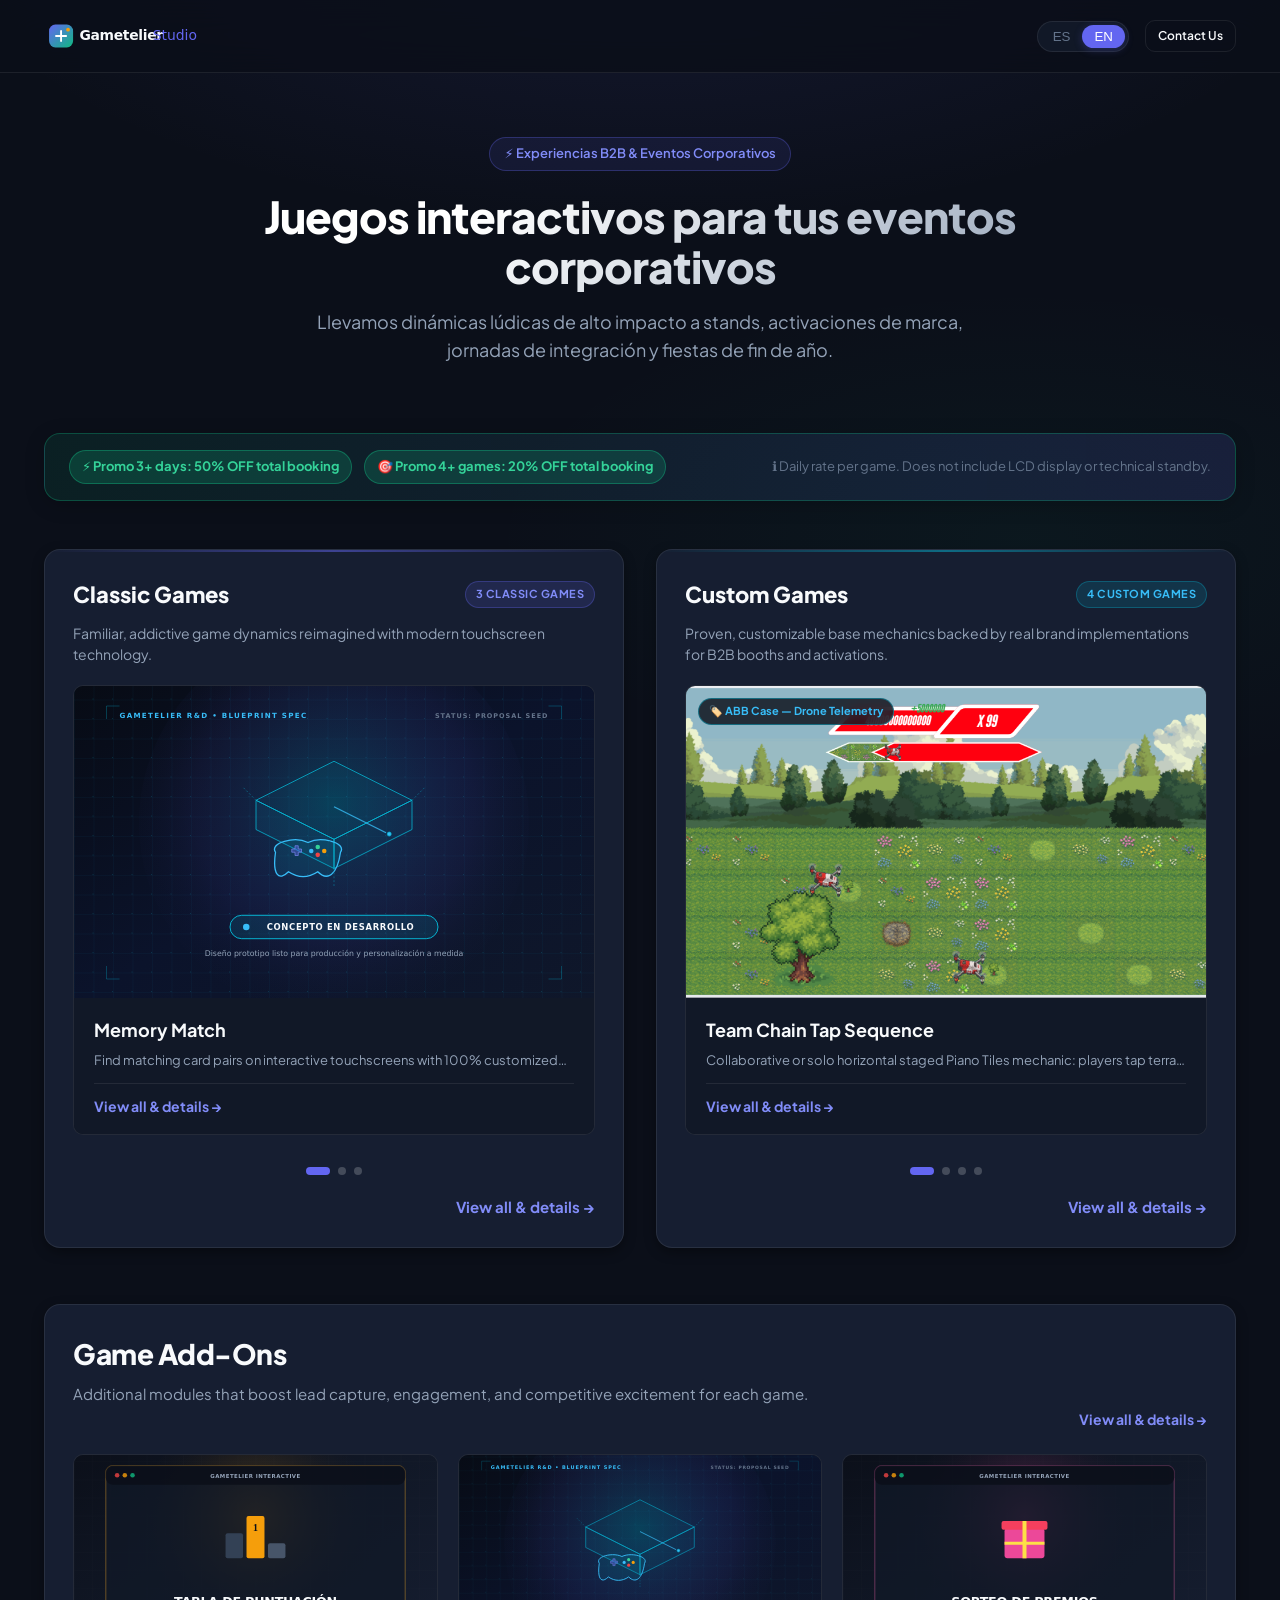
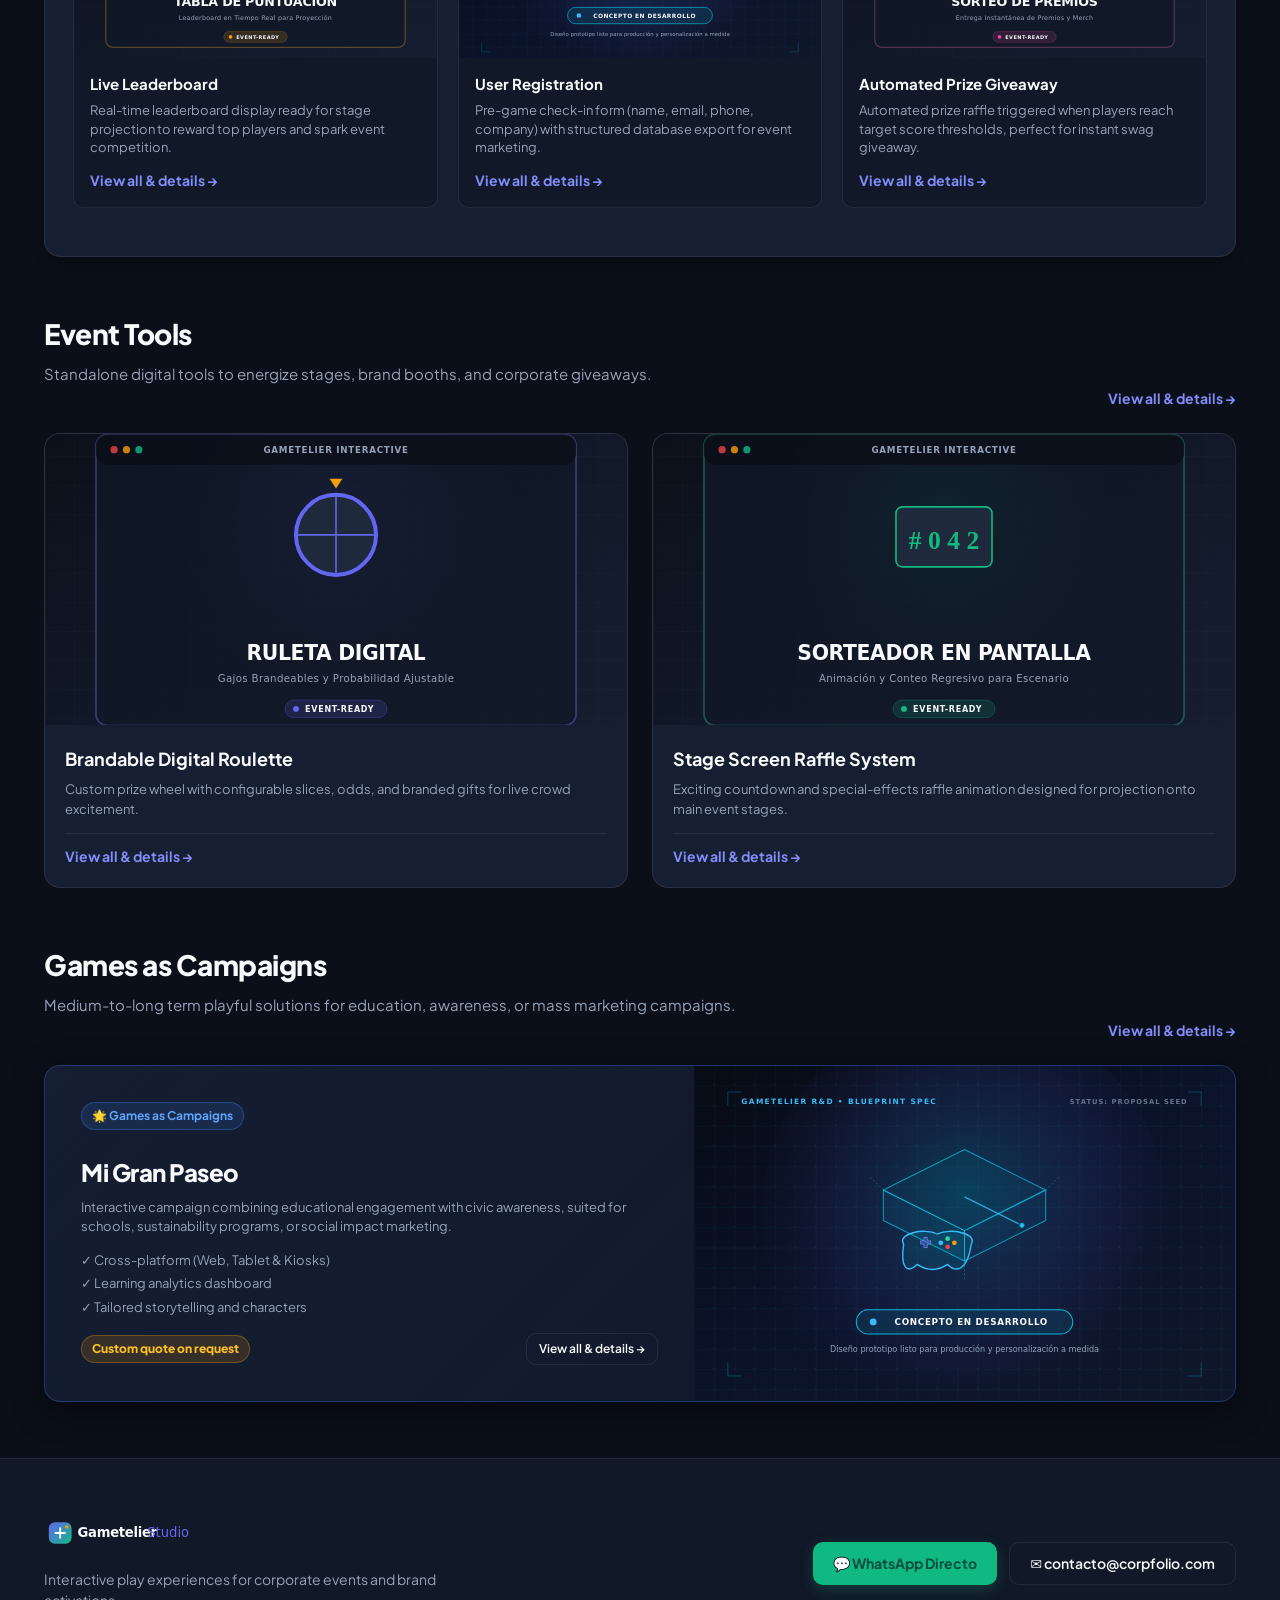
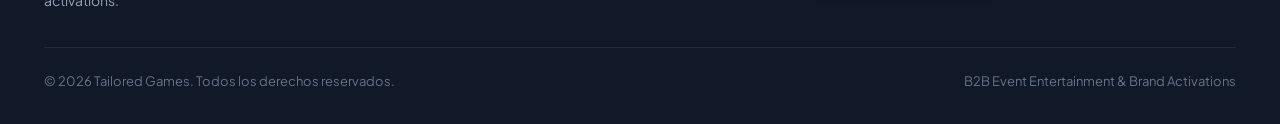
==== index.html @ 6d8813c3 "Add first draft" ====
<!DOCTYPE html>
<html lang="es">
<head>
  <meta charset="UTF-8" />
  <meta name="viewport" content="width=device-width, initial-scale=1.0" />
  <title>Corpfolio Studio — Experiencias Lúdicas e Interactivas para Eventos</title>
  <meta name="description" content="Juegos interactivos, pantallas táctiles y activaciones digitales de alto impacto para eventos corporativos, stands y marcas líderes." />

  <!-- Favicon -->
  <link rel="icon" type="image/svg+xml" href="assets/images/logo/logo.svg" />

  <!-- Stylesheets -->
  <link rel="stylesheet" href="assets/css/main.css" />
  <link rel="stylesheet" href="assets/css/components.css" />
  <link rel="stylesheet" href="assets/css/responsive.css" />
</head>
<body data-mode="showcase">

  <!-- Header Mount -->
  <div id="header-mount"></div>

  <!-- Main Content -->
  <main class="container">
    <!-- Hero Section -->
    <section class="hero-section">
      <div class="hero-badge">⚡ Experiencias B2B & Eventos Corporativos</div>
      <h1 class="hero-title">Juegos interactivos para tus eventos corporativos</h1>
      <p class="hero-subtitle">
        Llevamos dinámicas lúdicas de alto impacto a stands, activaciones de marca, jornadas de integración y fiestas de fin de año.
      </p>
    </section>

    <!-- Promotional Highlight Banner -->
    <div id="promo-mount"></div>

    <!-- Two-Column Split Showcase: Clásicos | A Medida -->
    <div id="split-showcase-mount"></div>

    <!-- Agregados Showcase (4-Screenshot Grid) -->
    <div id="addons-mount"></div>

    <!-- Herramientas Showcase (Ruleta, Sorteador) -->
    <div id="tools-mount"></div>

    <!-- Campañas Especiales (Mi Gran Paseo) -->
    <div id="campaign-mount"></div>
  </main>

  <!-- Studio Contact Footer -->
  <div id="footer-mount"></div>

  <!-- Scripts -->
  <script src="assets/js/data/catalog.js"></script>
  <script src="assets/js/modules/i18n.js"></script>
  <script src="assets/js/modules/carousel.js"></script>
  <script src="assets/js/modules/renderer.js"></script>
  <script src="assets/js/app.js"></script>
</body>
</html>
---- assets/css/main.css ----
/**
 * Corpfolio Studio — Main Stylesheet
 * Dark Tech-Studio Design System
 */

@import url('https://fonts.googleapis.com/css2?family=Plus+Jakarta+Sans:wght@300;400;500;600;700;800&display=swap');

:root {
  /* Color Palette: Dark Tech-Studio */
  --bg-primary: #0B0F19;
  --bg-surface: #111827;
  --bg-card: #161E31;
  --bg-card-hover: #1C263D;
  --bg-elevated: #1F293D;
  
  --border-subtle: rgba(255, 255, 255, 0.08);
  --border-hover: rgba(99, 102, 241, 0.4);
  --border-focus: #6366F1;

  --accent-indigo: #6366F1;
  --accent-indigo-hover: #4F46E5;
  --accent-indigo-glow: rgba(99, 102, 241, 0.25);
  
  --accent-emerald: #10B981;
  --accent-emerald-glow: rgba(16, 185, 129, 0.25);
  
  --accent-cyan: #06B6D4;
  --accent-amber: #F59E0B;
  --accent-rose: #F43F5E;

  --text-primary: #F8FAFC;
  --text-secondary: #94A3B8;
  --text-muted: #64748B;
  --text-accent: #818CF8;

  --font-family: 'Plus Jakarta Sans', system-ui, -apple-system, BlinkMacSystemFont, 'Segoe UI', Roboto, sans-serif;

  --shadow-sm: 0 2px 4px rgba(0, 0, 0, 0.2);
  --shadow-md: 0 4px 12px rgba(0, 0, 0, 0.35);
  --shadow-lg: 0 8px 30px rgba(0, 0, 0, 0.5);
  --shadow-glow: 0 0 25px rgba(99, 102, 241, 0.2);

  --radius-sm: 6px;
  --radius-md: 10px;
  --radius-lg: 16px;
  --radius-full: 9999px;

  --transition-fast: 0.15s ease;
  --transition-normal: 0.25s cubic-bezier(0.16, 1, 0.3, 1);
}

/* Base Reset & Typography */
* {
  box-sizing: border-box;
  margin: 0;
  padding: 0;
}

html {
  font-family: var(--font-family);
  background-color: var(--bg-primary);
  color: var(--text-primary);
  scroll-behavior: smooth;
  -webkit-font-smoothing: antialiased;
}

body {
  min-height: 100vh;
  display: flex;
  flex-direction: column;
  background-image: 
    radial-gradient(ellipse 80% 50% at 50% -10%, rgba(99, 102, 241, 0.12), transparent 70%),
    radial-gradient(ellipse 60% 40% at 80% 60%, rgba(16, 185, 129, 0.05), transparent 70%);
  background-attachment: fixed;
  overflow-x: hidden;
  line-height: 1.5;
}

/* Layout Utilities */
.container {
  width: 100%;
  max-width: 1240px;
  margin: 0 auto;
  padding: 0 24px;
}

/* Navigation Header */
.site-header {
  position: sticky;
  top: 0;
  z-index: 50;
  background: rgba(11, 15, 25, 0.85);
  backdrop-filter: blur(16px);
  -webkit-backdrop-filter: blur(16px);
  border-bottom: 1px solid var(--border-subtle);
}

.header-inner {
  display: flex;
  align-items: center;
  justify-content: space-between;
  height: 72px;
}

.brand-link {
  display: flex;
  align-items: center;
  text-decoration: none;
}

.brand-logo {
  height: 38px;
  width: auto;
}

.header-actions {
  display: flex;
  align-items: center;
  gap: 16px;
}

/* Language Switcher Pill */
.lang-switcher {
  display: inline-flex;
  align-items: center;
  background: var(--bg-surface);
  border: 1px solid var(--border-subtle);
  border-radius: var(--radius-full);
  padding: 3px;
  font-size: 13px;
  font-weight: 600;
}

.lang-btn {
  background: transparent;
  border: none;
  color: var(--text-muted);
  padding: 4px 12px;
  border-radius: var(--radius-full);
  cursor: pointer;
  transition: var(--transition-fast);
}

.lang-btn:hover {
  color: var(--text-primary);
}

.lang-btn.active {
  background: var(--accent-indigo);
  color: #FFFFFF;
  box-shadow: 0 2px 8px var(--accent-indigo-glow);
}

/* Hero Section */
.hero-section {
  padding: 64px 0 36px;
  text-align: center;
}

.hero-badge {
  display: inline-flex;
  align-items: center;
  gap: 8px;
  padding: 6px 14px;
  border-radius: var(--radius-full);
  background: rgba(99, 102, 241, 0.1);
  border: 1px solid rgba(99, 102, 241, 0.3);
  color: var(--text-accent);
  font-size: 13px;
  font-weight: 600;
  margin-bottom: 20px;
}

.hero-title {
  font-size: 44px;
  font-weight: 800;
  letter-spacing: -1px;
  line-height: 1.15;
  margin-bottom: 16px;
  max-width: 860px;
  margin-left: auto;
  margin-right: auto;
  background: linear-gradient(135deg, #FFFFFF 30%, #94A3B8 100%);
  -webkit-background-clip: text;
  -webkit-text-fill-color: transparent;
}

.hero-subtitle {
  font-size: 18px;
  color: var(--text-secondary);
  max-width: 680px;
  margin: 0 auto 32px;
  line-height: 1.6;
}

/* Promo Banner */
.promo-banner {
  background: linear-gradient(90deg, rgba(16, 185, 129, 0.1) 0%, rgba(99, 102, 241, 0.15) 100%);
  border: 1px solid rgba(16, 185, 129, 0.3);
  border-radius: var(--radius-lg);
  padding: 16px 24px;
  margin-bottom: 48px;
  display: flex;
  align-items: center;
  justify-content: space-between;
  flex-wrap: wrap;
  gap: 16px;
  box-shadow: 0 4px 20px rgba(0, 0, 0, 0.2);
}

.promo-pills {
  display: flex;
  align-items: center;
  gap: 12px;
  flex-wrap: wrap;
}

.promo-pill {
  display: inline-flex;
  align-items: center;
  gap: 6px;
  background: rgba(16, 185, 129, 0.2);
  color: #34D399;
  border: 1px solid rgba(16, 185, 129, 0.4);
  font-size: 13px;
  font-weight: 700;
  padding: 6px 12px;
  border-radius: var(--radius-full);
}

.promo-disclaimer {
  font-size: 13px;
  color: var(--text-muted);
  display: flex;
  align-items: center;
  gap: 6px;
}

/* Buttons */
.btn {
  display: inline-flex;
  align-items: center;
  justify-content: center;
  gap: 8px;
  font-family: inherit;
  font-size: 14px;
  font-weight: 600;
  padding: 10px 20px;
  border-radius: var(--radius-md);
  border: none;
  cursor: pointer;
  text-decoration: none;
  transition: var(--transition-normal);
}

.btn-primary {
  background: var(--accent-indigo);
  color: #FFFFFF;
  box-shadow: 0 4px 14px var(--accent-indigo-glow);
}

.btn-primary:hover {
  background: var(--accent-indigo-hover);
  transform: translateY(-1px);
}

.btn-success {
  background: var(--accent-emerald);
  color: #064E3B;
  font-weight: 700;
  box-shadow: 0 4px 14px var(--accent-emerald-glow);
}

.btn-success:hover {
  background: #059669;
  color: #FFFFFF;
}

.btn-outline {
  background: transparent;
  border: 1px solid var(--border-subtle);
  color: var(--text-primary);
}

.btn-outline:hover {
  background: rgba(255, 255, 255, 0.05);
  border-color: rgba(255, 255, 255, 0.2);
}

.btn-sm {
  padding: 6px 12px;
  font-size: 12px;
}

/* Studio Contact Footer */
.site-footer {
  margin-top: auto;
  border-top: 1px solid var(--border-subtle);
  background: var(--bg-surface);
  padding: 56px 0 32px;
}

.footer-content {
  display: flex;
  justify-content: space-between;
  align-items: center;
  flex-wrap: wrap;
  gap: 32px;
  margin-bottom: 36px;
}

.footer-brand {
  max-width: 400px;
}

.footer-brand p {
  color: var(--text-secondary);
  font-size: 14px;
  margin-top: 12px;
}

.footer-actions {
  display: flex;
  gap: 12px;
  flex-wrap: wrap;
}

.footer-bottom {
  border-top: 1px solid var(--border-subtle);
  padding-top: 24px;
  display: flex;
  justify-content: space-between;
  align-items: center;
  color: var(--text-muted);
  font-size: 13px;
  flex-wrap: wrap;
  gap: 12px;
}
---- assets/css/components.css ----
/**
 * Corpfolio Studio — Components Stylesheet
 * Carousels, Cards, Split Sections, Grids, Cart Drawer & Checkout Modal
 */

/* Section Headlines */
.section-title {
  font-size: 28px;
  font-weight: 800;
  letter-spacing: -0.5px;
  margin-bottom: 8px;
}

.section-desc {
  font-size: 15px;
  color: var(--text-secondary);
  margin-bottom: 24px;
}

.section-header-row {
  display: flex;
  justify-content: space-between;
  align-items: flex-end;
  margin-bottom: 24px;
  flex-wrap: wrap;
  gap: 16px;
}

.section-link {
  color: var(--text-accent);
  text-decoration: none;
  font-size: 14px;
  font-weight: 700;
  display: inline-flex;
  align-items: center;
  gap: 6px;
  transition: var(--transition-fast);
}

.section-link:hover {
  color: #FFFFFF;
  transform: translateX(3px);
}

/* Two-Column Split Showcase (Clásicos | A Medida) */
.split-showcase-grid {
  display: grid;
  grid-template-columns: 1fr 1fr;
  gap: 32px;
  margin-bottom: 56px;
}

.showcase-column-card {
  background: var(--bg-card);
  border: 1px solid var(--border-subtle);
  border-radius: var(--radius-lg);
  padding: 28px;
  display: flex;
  flex-direction: column;
  box-shadow: var(--shadow-md);
  transition: var(--transition-normal);
  position: relative;
  overflow: hidden;
}

.showcase-column-card::before {
  content: "";
  position: absolute;
  top: 0;
  left: 0;
  right: 0;
  height: 2px;
  background: linear-gradient(90deg, transparent, var(--accent-indigo), transparent);
  opacity: 0.5;
}

.showcase-column-card.a-medida::before {
  background: linear-gradient(90deg, transparent, var(--accent-cyan), transparent);
}

.showcase-column-card:hover {
  border-color: var(--border-hover);
  box-shadow: var(--shadow-lg), var(--shadow-glow);
}

.column-header {
  display: flex;
  justify-content: space-between;
  align-items: center;
  margin-bottom: 12px;
}

.column-header h3 {
  font-size: 22px;
  font-weight: 800;
}

.column-header .badge {
  font-size: 11px;
  font-weight: 700;
  text-transform: uppercase;
  letter-spacing: 0.5px;
  padding: 4px 10px;
  border-radius: var(--radius-full);
  background: rgba(99, 102, 241, 0.15);
  color: var(--text-accent);
  border: 1px solid rgba(99, 102, 241, 0.3);
}

.showcase-column-card.a-medida .badge {
  background: rgba(6, 182, 212, 0.15);
  color: #38BDF8;
  border-color: rgba(6, 182, 212, 0.3);
}

.column-desc {
  font-size: 14px;
  color: var(--text-secondary);
  margin-bottom: 20px;
  min-height: 42px;
}

/* Auto Carousel Component */
.carousel-wrapper {
  position: relative;
  border-radius: var(--radius-md);
  overflow: hidden;
  background: var(--bg-surface);
  border: 1px solid var(--border-subtle);
  margin-bottom: 20px;
}

.carousel-slides {
  display: flex;
  transition: transform 0.5s cubic-bezier(0.25, 1, 0.5, 1);
  will-change: transform;
}

.carousel-slide {
  min-width: 100%;
  box-sizing: border-box;
}

.slide-media {
  position: relative;
  width: 100%;
  padding-top: 60%; /* 16:10 aspect */
  overflow: hidden;
}

.slide-media img {
  position: absolute;
  top: 0;
  left: 0;
  width: 100%;
  height: 100%;
  object-fit: cover;
}

.slide-info {
  padding: 18px 20px;
  background: var(--bg-surface);
}

.slide-title-row {
  display: flex;
  justify-content: space-between;
  align-items: center;
  margin-bottom: 8px;
}

.slide-title {
  font-size: 18px;
  font-weight: 700;
  color: var(--text-primary);
}

.price-pill {
  font-size: 14px;
  font-weight: 800;
  color: #34D399;
  background: rgba(16, 185, 129, 0.15);
  border: 1px solid rgba(16, 185, 129, 0.35);
  padding: 4px 10px;
  border-radius: var(--radius-full);
}

.price-pill.note {
  color: #FBBF24;
  background: rgba(245, 158, 11, 0.15);
  border-color: rgba(245, 158, 11, 0.3);
  font-size: 12px;
}

.slide-desc {
  font-size: 13px;
  color: var(--text-secondary);
  line-height: 1.5;
  margin-bottom: 14px;
  display: -webkit-box;
  -webkit-line-clamp: 2;
  -webkit-box-orient: vertical;
  overflow: hidden;
}

.tag-list {
  display: flex;
  flex-wrap: wrap;
  gap: 6px;
  margin-bottom: 16px;
}

.tag-pill {
  font-size: 11px;
  background: rgba(255, 255, 255, 0.05);
  color: var(--text-secondary);
  padding: 3px 8px;
  border-radius: var(--radius-sm);
  border: 1px solid var(--border-subtle);
}

.slide-actions {
  display: flex;
  align-items: center;
  justify-content: space-between;
  gap: 12px;
  padding-top: 12px;
  border-top: 1px solid var(--border-subtle);
}

.carousel-nav-dots {
  display: flex;
  justify-content: center;
  gap: 8px;
  padding: 12px 0 4px;
}

.carousel-dot {
  width: 8px;
  height: 8px;
  border-radius: var(--radius-full);
  background: rgba(255, 255, 255, 0.2);
  border: none;
  cursor: pointer;
  transition: var(--transition-fast);
}

.carousel-dot.active {
  width: 24px;
  background: var(--accent-indigo);
}

/* Agregados 4-Screenshot Grid */
.addons-section {
  margin-bottom: 56px;
}

.addons-showcase-box {
  background: var(--bg-card);
  border: 1px solid var(--border-subtle);
  border-radius: var(--radius-lg);
  padding: 28px;
  box-shadow: var(--shadow-md);
}

.addons-grid-4 {
  display: grid;
  grid-template-columns: repeat(3, 1fr);
  gap: 20px;
  margin-bottom: 20px;
}

.addon-card {
  background: var(--bg-surface);
  border: 1px solid var(--border-subtle);
  border-radius: var(--radius-md);
  overflow: hidden;
  display: flex;
  flex-direction: column;
  transition: var(--transition-normal);
}

.addon-card:hover {
  border-color: var(--accent-amber);
  transform: translateY(-2px);
  box-shadow: 0 6px 20px rgba(245, 158, 11, 0.15);
}

.addon-thumb {
  position: relative;
  width: 100%;
  padding-top: 56%;
  overflow: hidden;
}

.addon-thumb img {
  position: absolute;
  top: 0;
  left: 0;
  width: 100%;
  height: 100%;
  object-fit: cover;
}

.addon-body {
  padding: 16px;
  display: flex;
  flex-direction: column;
  flex-grow: 1;
}

.addon-title-row {
  display: flex;
  justify-content: space-between;
  align-items: flex-start;
  margin-bottom: 8px;
  gap: 8px;
}

.addon-title {
  font-size: 15px;
  font-weight: 700;
  line-height: 1.3;
}

.addon-desc {
  font-size: 13px;
  color: var(--text-secondary);
  line-height: 1.4;
  margin-bottom: 14px;
  flex-grow: 1;
}

/* Herramientas Grid */
.tools-grid {
  display: grid;
  grid-template-columns: 1fr 1fr;
  gap: 24px;
  margin-bottom: 56px;
}

.tool-card {
  background: var(--bg-card);
  border: 1px solid var(--border-subtle);
  border-radius: var(--radius-lg);
  overflow: hidden;
  display: flex;
  flex-direction: column;
  transition: var(--transition-normal);
}

.tool-card:hover {
  border-color: var(--border-hover);
  box-shadow: var(--shadow-md);
}

.tool-media {
  position: relative;
  width: 100%;
  padding-top: 50%;
  overflow: hidden;
}

.tool-media img {
  position: absolute;
  top: 0;
  left: 0;
  width: 100%;
  height: 100%;
  object-fit: cover;
}

.tool-body {
  padding: 20px;
  display: flex;
  flex-direction: column;
  flex-grow: 1;
}

/* Campaign Card (Mi Gran Paseo) */
.campaign-card {
  background: linear-gradient(135deg, var(--bg-card) 0%, rgba(59, 130, 246, 0.08) 100%);
  border: 1px solid rgba(59, 130, 246, 0.3);
  border-radius: var(--radius-lg);
  overflow: hidden;
  margin-bottom: 56px;
  display: grid;
  grid-template-columns: 1.2fr 1fr;
  box-shadow: var(--shadow-lg);
}

.campaign-info {
  padding: 36px;
  display: flex;
  flex-direction: column;
  justify-content: center;
}

.campaign-badge {
  display: inline-flex;
  align-items: center;
  gap: 6px;
  padding: 4px 10px;
  background: rgba(59, 130, 246, 0.15);
  border: 1px solid rgba(59, 130, 246, 0.35);
  color: #60A5FA;
  font-size: 12px;
  font-weight: 700;
  border-radius: var(--radius-full);
  margin-bottom: 12px;
  width: fit-content;
}

.campaign-media {
  position: relative;
  min-height: 280px;
}

.campaign-media img {
  position: absolute;
  top: 0;
  left: 0;
  width: 100%;
  height: 100%;
  object-fit: cover;
}

/* Vertical Category Page (seccion.html) */
.vertical-item-card {
  background: var(--bg-card);
  border: 1px solid var(--border-subtle);
  border-radius: var(--radius-lg);
  margin-bottom: 32px;
  overflow: hidden;
  display: grid;
  grid-template-columns: 420px 1fr;
  box-shadow: var(--shadow-md);
  transition: var(--transition-normal);
}

.vertical-item-card:hover {
  border-color: var(--border-hover);
}

.vertical-media-column {
  background: var(--bg-surface);
  position: relative;
  min-height: 280px;
}

.vertical-media-column img {
  width: 100%;
  height: 100%;
  object-fit: cover;
}

.vertical-content-column {
  padding: 32px;
  display: flex;
  flex-direction: column;
}

.vertical-header-row {
  display: flex;
  justify-content: space-between;
  align-items: flex-start;
  margin-bottom: 12px;
  gap: 16px;
}

.vertical-item-title {
  font-size: 24px;
  font-weight: 800;
}

.vertical-desc {
  font-size: 15px;
  color: var(--text-secondary);
  line-height: 1.6;
  margin-bottom: 20px;
}

.vertical-features {
  list-style: none;
  margin-bottom: 24px;
}

.vertical-features li {
  font-size: 13px;
  color: var(--text-secondary);
  padding: 4px 0;
  display: flex;
  align-items: center;
  gap: 8px;
}

.vertical-features li::before {
  content: "✓";
  color: var(--accent-emerald);
  font-weight: bold;
}

.vertical-pricing-box {
  margin-top: auto;
  padding-top: 20px;
  border-top: 1px solid var(--border-subtle);
  display: flex;
  justify-content: space-between;
  align-items: center;
  flex-wrap: wrap;
  gap: 16px;
}

/* Quote Controls (Days counter & Add to cart) */
.days-control {
  display: inline-flex;
  align-items: center;
  background: var(--bg-surface);
  border: 1px solid var(--border-subtle);
  border-radius: var(--radius-md);
  padding: 2px;
}

.days-btn {
  background: transparent;
  border: none;
  color: var(--text-primary);
  width: 32px;
  height: 32px;
  display: flex;
  align-items: center;
  justify-content: center;
  font-size: 16px;
  font-weight: 700;
  cursor: pointer;
  border-radius: var(--radius-sm);
  transition: var(--transition-fast);
}

.days-btn:hover {
  background: rgba(255, 255, 255, 0.1);
}

.days-display {
  min-width: 40px;
  text-align: center;
  font-weight: 700;
  font-size: 14px;
}

/* Floating Cart Drawer */
.cart-floating-bar {
  position: fixed;
  bottom: 24px;
  left: 50%;
  transform: translateX(-50%);
  z-index: 90;
  width: calc(100% - 48px);
  max-width: 820px;
  background: rgba(17, 24, 39, 0.95);
  backdrop-filter: blur(16px);
  -webkit-backdrop-filter: blur(16px);
  border: 1px solid rgba(99, 102, 241, 0.4);
  border-radius: var(--radius-full);
  box-shadow: 0 10px 30px rgba(0, 0, 0, 0.6), 0 0 20px rgba(99, 102, 241, 0.2);
  padding: 10px 18px 10px 24px;
  display: flex;
  align-items: center;
  justify-content: space-between;
  transition: var(--transition-normal);
  cursor: pointer;
}

.cart-bar-left {
  display: flex;
  align-items: center;
  gap: 16px;
}

.cart-count-badge {
  background: var(--accent-indigo);
  color: #FFFFFF;
  font-size: 13px;
  font-weight: 800;
  padding: 4px 10px;
  border-radius: var(--radius-full);
}

.cart-bar-total {
  font-size: 18px;
  font-weight: 800;
  color: #34D399;
}

.cart-drawer-overlay {
  position: fixed;
  inset: 0;
  background: rgba(0, 0, 0, 0.7);
  backdrop-filter: blur(4px);
  z-index: 100;
  opacity: 0;
  visibility: hidden;
  transition: var(--transition-normal);
}

.cart-drawer-overlay.active {
  opacity: 1;
  visibility: visible;
}

.cart-drawer {
  position: fixed;
  right: 0;
  top: 0;
  bottom: 0;
  width: 100%;
  max-width: 460px;
  background: var(--bg-surface);
  border-left: 1px solid var(--border-subtle);
  z-index: 101;
  transform: translateX(100%);
  transition: transform 0.35s cubic-bezier(0.16, 1, 0.3, 1);
  display: flex;
  flex-direction: column;
}

.cart-drawer.active {
  transform: translateX(0);
}

.cart-drawer-header {
  padding: 24px;
  border-bottom: 1px solid var(--border-subtle);
  display: flex;
  justify-content: space-between;
  align-items: center;
}

.cart-drawer-items {
  padding: 24px;
  flex-grow: 1;
  overflow-y: auto;
  display: flex;
  flex-direction: column;
  gap: 16px;
}

.cart-item-card {
  background: var(--bg-card);
  border: 1px solid var(--border-subtle);
  border-radius: var(--radius-md);
  padding: 16px;
}

.cart-item-row {
  display: flex;
  justify-content: space-between;
  align-items: center;
  margin-bottom: 8px;
}

.cart-item-addons-list {
  font-size: 12px;
  color: var(--text-secondary);
  padding-left: 8px;
  border-left: 2px solid var(--accent-indigo);
  margin: 8px 0;
  display: flex;
  flex-direction: column;
  gap: 4px;
}

.cart-drawer-footer {
  padding: 24px;
  border-top: 1px solid var(--border-subtle);
  background: var(--bg-card);
}

.cart-breakdown-row {
  display: flex;
  justify-content: space-between;
  font-size: 14px;
  margin-bottom: 8px;
  color: var(--text-secondary);
}

.cart-breakdown-row.discount {
  color: #34D399;
  font-weight: 600;
}

.cart-breakdown-row.total {
  font-size: 18px;
  font-weight: 800;
  color: var(--text-primary);
  border-top: 1px solid var(--border-subtle);
  padding-top: 12px;
  margin-top: 12px;
}

/* Modal Dialog */
.modal-overlay {
  position: fixed;
  inset: 0;
  background: rgba(0, 0, 0, 0.75);
  backdrop-filter: blur(8px);
  z-index: 150;
  display: flex;
  align-items: center;
  justify-content: center;
  padding: 20px;
  opacity: 0;
  visibility: hidden;
  transition: var(--transition-fast);
}

.modal-overlay.active {
  opacity: 1;
  visibility: visible;
}

.modal-dialog {
  background: var(--bg-card);
  border: 1px solid var(--border-subtle);
  border-radius: var(--radius-lg);
  width: 100%;
  max-width: 540px;
  box-shadow: var(--shadow-lg);
  overflow: hidden;
  transform: translateY(20px);
  transition: var(--transition-normal);
}

.modal-overlay.active .modal-dialog {
  transform: translateY(0);
}

.modal-header {
  padding: 24px 28px;
  border-bottom: 1px solid var(--border-subtle);
  display: flex;
  justify-content: space-between;
  align-items: center;
}

.modal-body {
  padding: 28px;
  display: flex;
  flex-direction: column;
  gap: 16px;
}

.form-group {
  display: flex;
  flex-direction: column;
  gap: 6px;
}

.form-label {
  font-size: 13px;
  font-weight: 600;
  color: var(--text-primary);
}

.form-input {
  background: var(--bg-surface);
  border: 1px solid var(--border-subtle);
  border-radius: var(--radius-md);
  padding: 10px 14px;
  color: var(--text-primary);
  font-family: inherit;
  font-size: 14px;
  outline: none;
  transition: var(--transition-fast);
}

.form-input:focus {
  border-color: var(--accent-indigo);
  box-shadow: 0 0 0 2px var(--accent-indigo-glow);
}

.modal-footer {
  padding: 20px 28px;
  border-top: 1px solid var(--border-subtle);
  background: var(--bg-surface);
  display: flex;
  flex-direction: column;
  gap: 10px;
}

/* ==========================================================================
   Streamlined Custom Games, 1-Line Carousel & Game Picker Modal
   ========================================================================== */

/* Always-visible Back to Catalog button in sticky header */
.header-back-link {
  display: inline-flex;
  align-items: center;
  gap: 6px;
  font-size: 13px;
  font-weight: 700;
  color: var(--text-accent);
  text-decoration: none;
  padding: 6px 12px;
  border-radius: var(--radius-full);
  background: rgba(99, 102, 241, 0.12);
  border: 1px solid rgba(99, 102, 241, 0.3);
  transition: var(--transition-fast);
}

.header-back-link:hover {
  background: rgba(99, 102, 241, 0.24);
  color: #FFFFFF;
  transform: translateX(-2px);
}

/* Home Page Carousel: Ultra-Clean 1-Line Clamped Description */
.carousel-slide .slide-desc {
  -webkit-line-clamp: 1;
  margin-bottom: 12px;
}

.slide-client-badge {
  position: absolute;
  top: 12px;
  left: 12px;
  z-index: 6;
  background: rgba(11, 15, 25, 0.82);
  color: #38BDF8;
  border: 1px solid rgba(6, 182, 212, 0.45);
  backdrop-filter: blur(8px);
  font-size: 11px;
  font-weight: 700;
  padding: 4px 10px;
  border-radius: var(--radius-full);
}

/* Home Page & Catalog Inline Add-On Selector */
.addon-inline-assign {
  margin-top: 12px;
  padding-top: 12px;
  border-top: 1px solid var(--border-subtle);
  display: flex;
  flex-direction: column;
  gap: 8px;
}

.addon-inline-controls {
  display: flex;
  gap: 8px;
  align-items: center;
}

.addon-game-select {
  flex: 1;
  min-width: 0;
  padding: 7px 10px;
  font-size: 12px;
  background: var(--bg-card);
}

/* Streamlined Vertical Custom Game Card (Visual + Tabs on Left, Compact Specs on Right) */
.custom-template-card {
  background: var(--bg-card);
  border: 1px solid var(--border-subtle);
  border-radius: var(--radius-lg);
  margin-bottom: 28px;
  overflow: hidden;
  display: grid;
  grid-template-columns: 420px 1fr;
  box-shadow: var(--shadow-md);
  transition: var(--transition-normal);
}

.custom-template-card:hover {
  border-color: rgba(6, 182, 212, 0.45);
  box-shadow: var(--shadow-lg), 0 0 25px rgba(6, 182, 212, 0.1);
}

/* Left Pane: Implementation Tabs + Screenshot Only */
.template-impl-pane {
  background: var(--bg-surface);
  border-right: 1px solid var(--border-subtle);
  padding: 18px;
  display: flex;
  flex-direction: column;
  gap: 12px;
}

.impl-tab-list {
  display: flex;
  flex-wrap: wrap;
  gap: 6px;
}

.impl-tab-btn {
  background: rgba(255, 255, 255, 0.04);
  border: 1px solid var(--border-subtle);
  color: var(--text-secondary);
  padding: 5px 12px;
  border-radius: var(--radius-full);
  font-size: 12px;
  font-weight: 700;
  cursor: pointer;
  transition: var(--transition-fast);
}

.impl-tab-btn:hover {
  border-color: rgba(6, 182, 212, 0.45);
  color: #FFFFFF;
}

.impl-tab-btn.active {
  background: rgba(6, 182, 212, 0.2);
  border-color: #06B6D4;
  color: #38BDF8;
}

.impl-preview-frame {
  position: relative;
  width: 100%;
  flex: 1;
  min-height: 220px;
  border-radius: var(--radius-md);
  overflow: hidden;
  border: 1px solid var(--border-subtle);
  background: #0B0F19;
}

.impl-preview-frame img {
  position: absolute;
  inset: 0;
  width: 100%;
  height: 100%;
  object-fit: cover;
}

/* Right Pane: Compact Title, Inline Players/Mechanic Pills, 1 Description & Quote */
.template-spec-pane {
  padding: 26px 30px;
  display: flex;
  flex-direction: column;
}

.b2b-inline-pills {
  display: flex;
  flex-wrap: wrap;
  gap: 8px;
  margin-bottom: 14px;
}

.b2b-inline-pill {
  display: inline-flex;
  align-items: center;
  gap: 6px;
  font-size: 12px;
  font-weight: 600;
  color: #E2E8F0;
  background: rgba(99, 102, 241, 0.12);
  border: 1px solid rgba(99, 102, 241, 0.28);
  padding: 4px 11px;
  border-radius: var(--radius-full);
}

.b2b-inline-pill.mechanic {
  background: rgba(6, 182, 212, 0.12);
  border-color: rgba(6, 182, 212, 0.28);
  color: #BAE6FD;
}

/* Game Picker Popup Modal for Add-Ons */
.game-picker-list {
  max-height: 360px;
  overflow-y: auto;
  display: flex;
  flex-direction: column;
  gap: 8px;
  padding-right: 4px;
}

.game-picker-cat-header {
  font-size: 11px;
  font-weight: 800;
  text-transform: uppercase;
  letter-spacing: 0.6px;
  color: var(--text-accent);
  margin-top: 8px;
  margin-bottom: 2px;
  padding-bottom: 4px;
  border-bottom: 1px solid var(--border-subtle);
}

.game-picker-item {
  display: flex;
  align-items: center;
  justify-content: space-between;
  gap: 12px;
  padding: 10px 12px;
  background: var(--bg-surface);
  border: 1px solid var(--border-subtle);
  border-radius: var(--radius-md);
  transition: var(--transition-fast);
}

.game-picker-item:hover {
  border-color: var(--accent-indigo);
  background: rgba(99, 102, 241, 0.06);
}

.game-picker-item-left {
  display: flex;
  align-items: center;
  gap: 12px;
  min-width: 0;
}

.game-picker-thumb {
  width: 52px;
  height: 36px;
  border-radius: var(--radius-sm);
  object-fit: cover;
  background: #0B0F19;
  border: 1px solid var(--border-subtle);
  flex-shrink: 0;
}
---- assets/css/responsive.css ----
/**
 * Corpfolio Studio — Responsive Stylesheet
 * Tablet & Mobile Breakpoints
 */

@media (max-width: 1024px) {
  .hero-title {
    font-size: 36px;
  }

  .split-showcase-grid {
    gap: 24px;
  }

  .addons-grid-4 {
    grid-template-columns: repeat(2, 1fr);
  }

  .vertical-item-card {
    grid-template-columns: 340px 1fr;
  }

  .custom-template-card {
    grid-template-columns: 360px 1fr;
  }

  .b2b-spec-matrix {
    grid-template-columns: 1fr;
  }
}

@media (max-width: 768px) {
  .container {
    padding: 0 16px;
  }

  .site-header .header-inner {
    height: 64px;
  }

  .brand-logo {
    height: 32px;
  }

  .hero-section {
    padding: 40px 0 24px;
  }

  .hero-title {
    font-size: 28px;
    letter-spacing: -0.5px;
  }

  .hero-subtitle {
    font-size: 15px;
    margin-bottom: 24px;
  }

  .promo-banner {
    flex-direction: column;
    align-items: flex-start;
    padding: 16px;
    margin-bottom: 36px;
  }

  .promo-pills {
    flex-direction: column;
    align-items: flex-start;
    width: 100%;
  }

  .promo-pill {
    width: 100%;
    justify-content: center;
  }

  /* Split columns stack to 1 column */
  .split-showcase-grid {
    grid-template-columns: 1fr;
    gap: 28px;
    margin-bottom: 40px;
  }

  .showcase-column-card {
    padding: 20px;
  }

  /* Agregados grid stacks to 1 column */
  .addons-grid-4 {
    grid-template-columns: 1fr;
    gap: 16px;
  }

  .addons-showcase-box {
    padding: 20px;
  }

  /* Herramientas grid stacks */
  .tools-grid {
    grid-template-columns: 1fr;
    gap: 20px;
  }

  /* Campaign card stacks */
  .campaign-card {
    grid-template-columns: 1fr;
  }

  .campaign-info {
    padding: 24px;
  }

  .campaign-media {
    min-height: 220px;
  }

  /* Vertical items in seccion.html stack */
  .vertical-item-card,
  .custom-template-card {
    grid-template-columns: 1fr;
  }

  .template-impl-pane {
    border-right: none;
    border-bottom: 1px solid var(--border-subtle);
    padding: 20px;
  }

  .template-spec-pane {
    padding: 20px;
  }

  .vertical-media-column {
    min-height: 220px;
  }

  .vertical-content-column {
    padding: 20px;
  }

  .vertical-item-title {
    font-size: 20px;
  }

  .vertical-pricing-box {
    flex-direction: column;
    align-items: stretch;
  }

  .vertical-pricing-box .btn {
    width: 100%;
  }

  /* Floating cart bar on mobile */
  .cart-floating-bar {
    width: calc(100% - 32px);
    bottom: 16px;
    padding: 10px 16px;
  }

  .cart-drawer {
    max-width: 100%;
  }

  /* Footer on mobile */
  .site-footer {
    padding: 40px 0 24px;
  }

  .footer-content {
    flex-direction: column;
    align-items: flex-start;
  }

  .footer-actions {
    width: 100%;
  }

  .footer-actions .btn {
    flex: 1;
  }
}
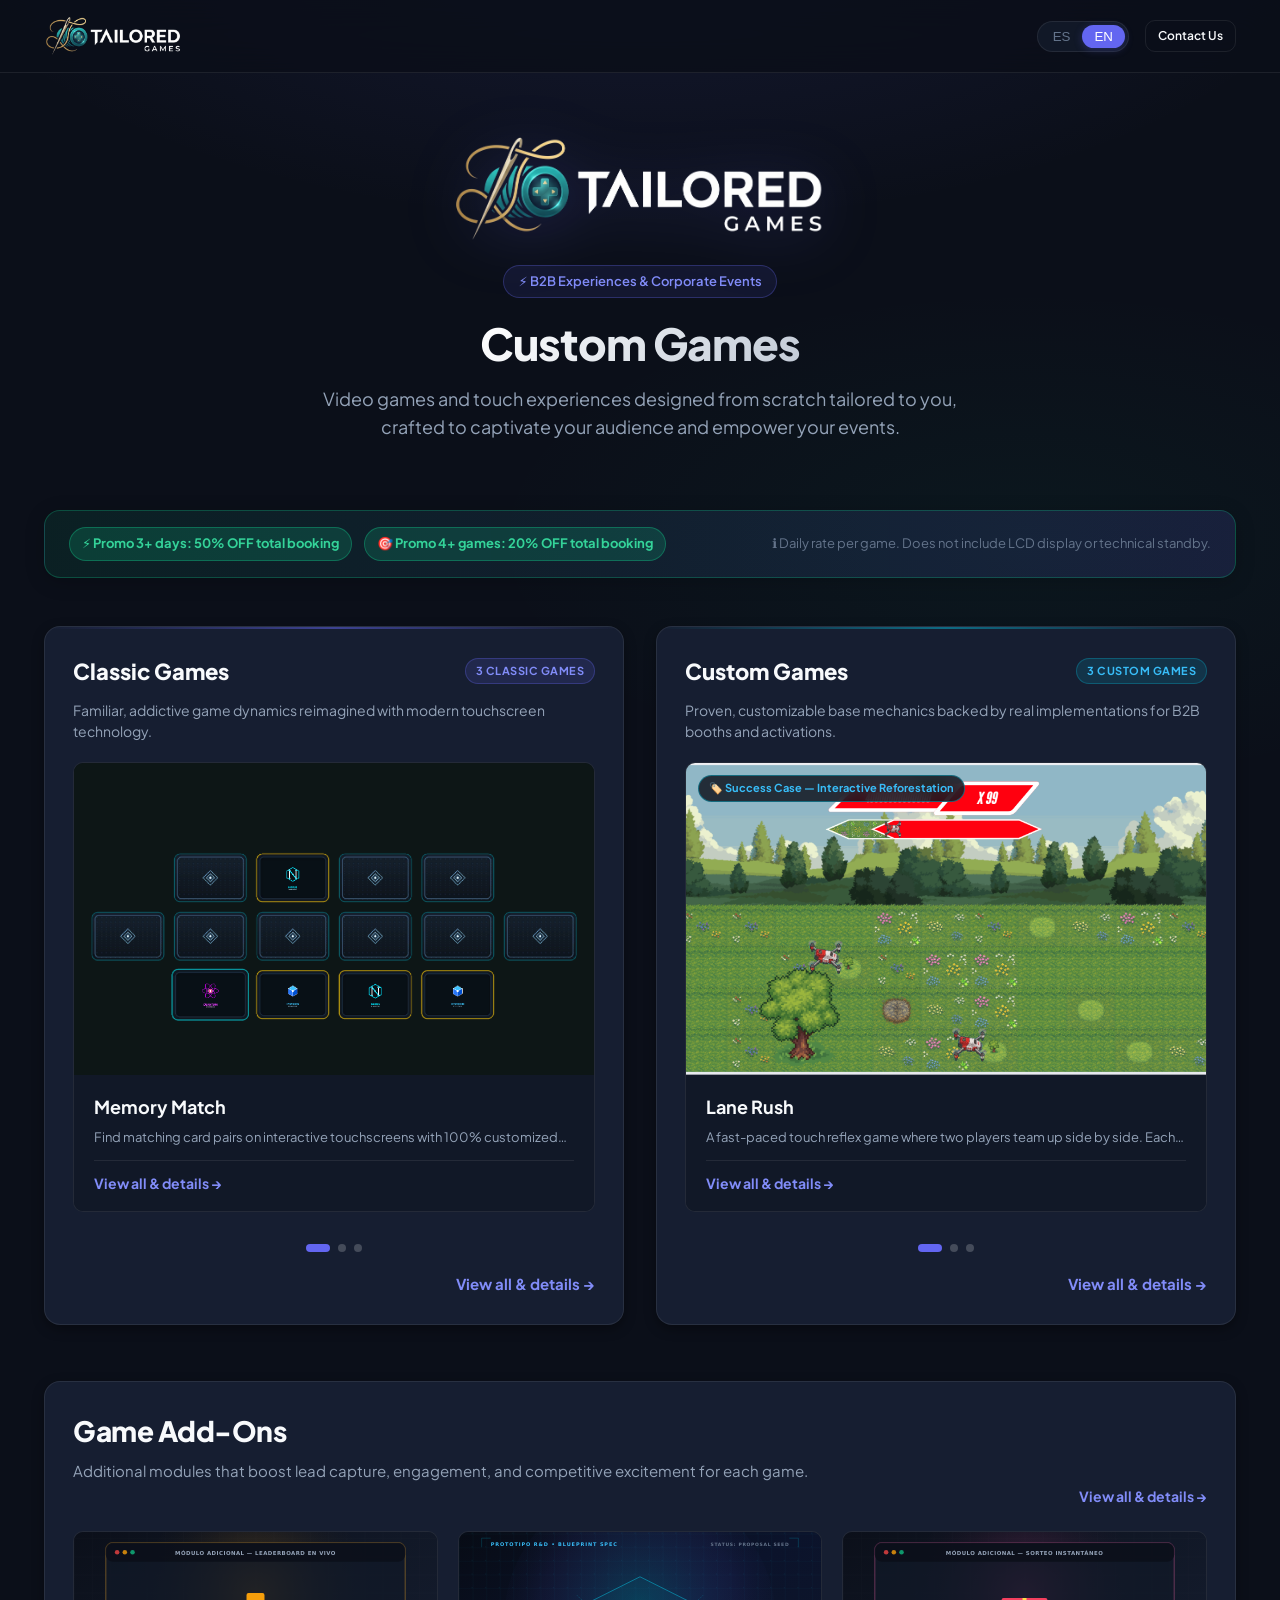
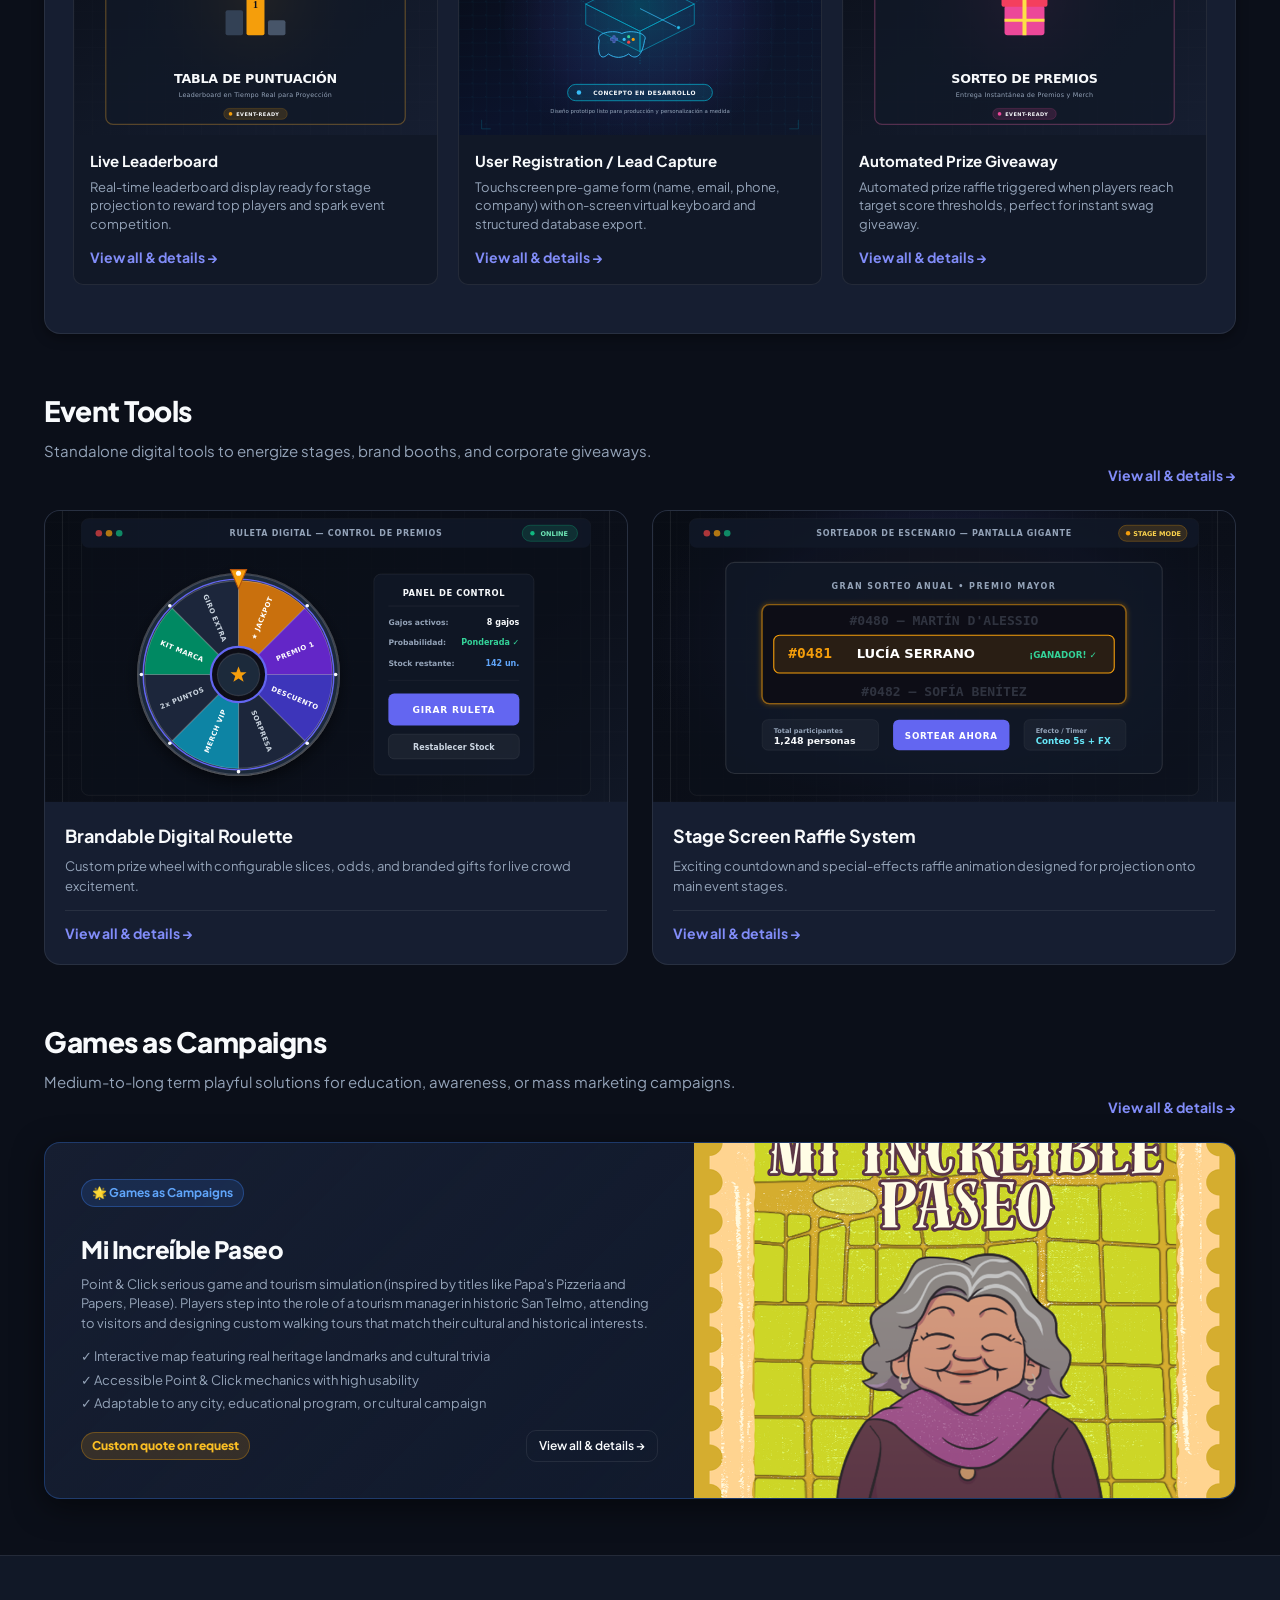
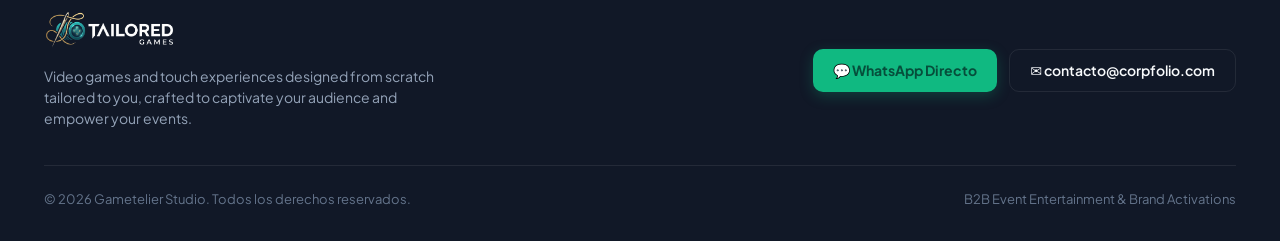
==== commit 3a488688: "Add 2nd draft" ====
--- a/index.html
+++ b/index.html
@@ -3,7 +3,7 @@
 <head>
   <meta charset="UTF-8" />
   <meta name="viewport" content="width=device-width, initial-scale=1.0" />
-  <title>Corpfolio Studio — Experiencias Lúdicas e Interactivas para Eventos</title>
+  <title>Gametelier Studio — Experiencias Lúdicas e Interactivas para Eventos</title>
   <meta name="description" content="Juegos interactivos, pantallas táctiles y activaciones digitales de alto impacto para eventos corporativos, stands y marcas líderes." />
 
   <!-- Favicon -->
@@ -21,14 +21,8 @@
 
   <!-- Main Content -->
   <main class="container">
-    <!-- Hero Section -->
-    <section class="hero-section">
-      <div class="hero-badge">⚡ Experiencias B2B & Eventos Corporativos</div>
-      <h1 class="hero-title">Juegos interactivos para tus eventos corporativos</h1>
-      <p class="hero-subtitle">
-        Llevamos dinámicas lúdicas de alto impacto a stands, activaciones de marca, jornadas de integración y fiestas de fin de año.
-      </p>
-    </section>
+    <!-- Hero Section Mount -->
+    <div id="hero-mount"></div>
 
     <!-- Promotional Highlight Banner -->
     <div id="promo-mount"></div>
--- a/assets/css/main.css
+++ b/assets/css/main.css
@@ -155,6 +155,27 @@
 .hero-section {
   padding: 64px 0 36px;
   text-align: center;
+}
+
+.hero-logo-wrapper {
+  display: flex;
+  justify-content: center;
+  align-items: center;
+  margin-bottom: 24px;
+}
+
+.hero-brand-logo {
+  max-height: 120px;
+  max-width: 380px;
+  width: auto;
+  object-fit: contain;
+  filter: drop-shadow(0 10px 30px rgba(99, 102, 241, 0.28));
+  transition: transform 0.3s ease, filter 0.3s ease;
+}
+
+.hero-brand-logo:hover {
+  transform: scale(1.02);
+  filter: drop-shadow(0 14px 35px rgba(99, 102, 241, 0.4));
 }
 
 .hero-badge {
--- a/assets/css/responsive.css
+++ b/assets/css/responsive.css
@@ -44,6 +44,11 @@
 
   .hero-section {
     padding: 40px 0 24px;
+  }
+
+  .hero-brand-logo {
+    max-height: 85px;
+    max-width: 280px;
   }
 
   .hero-title {
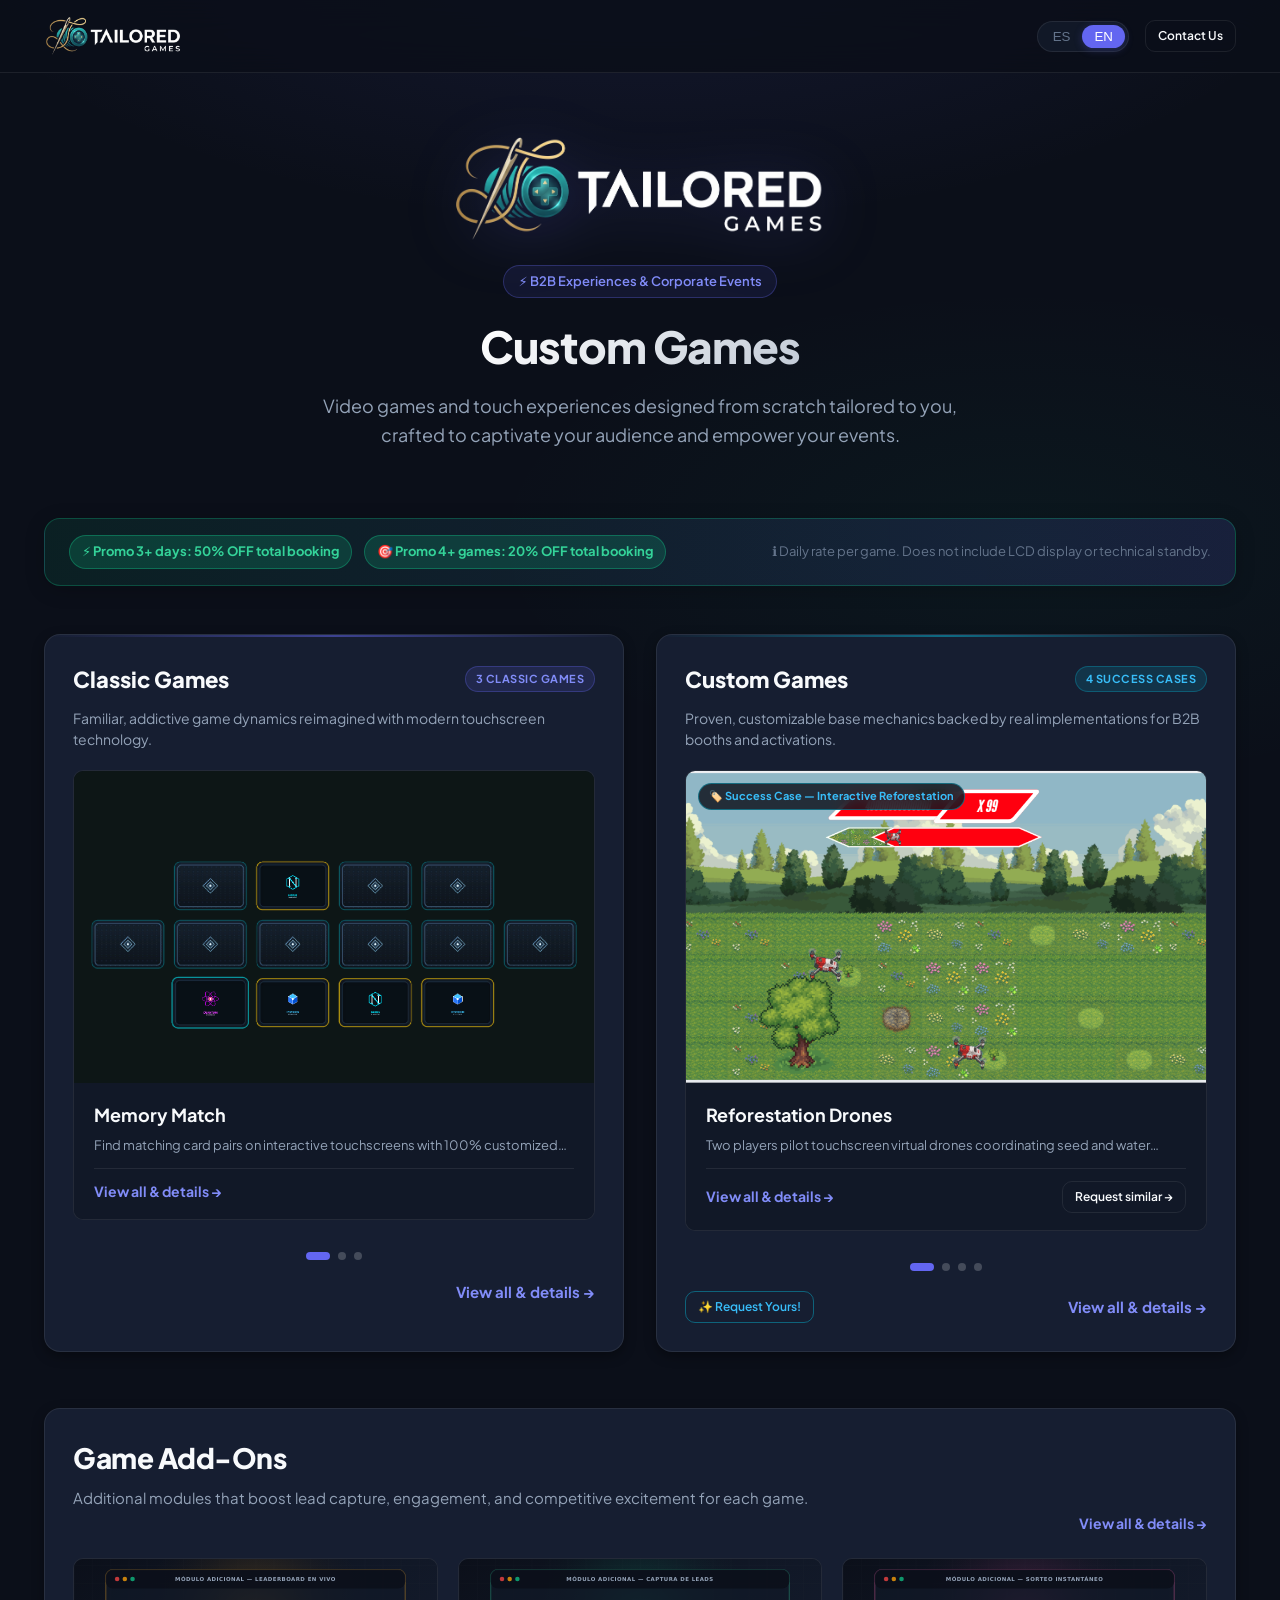
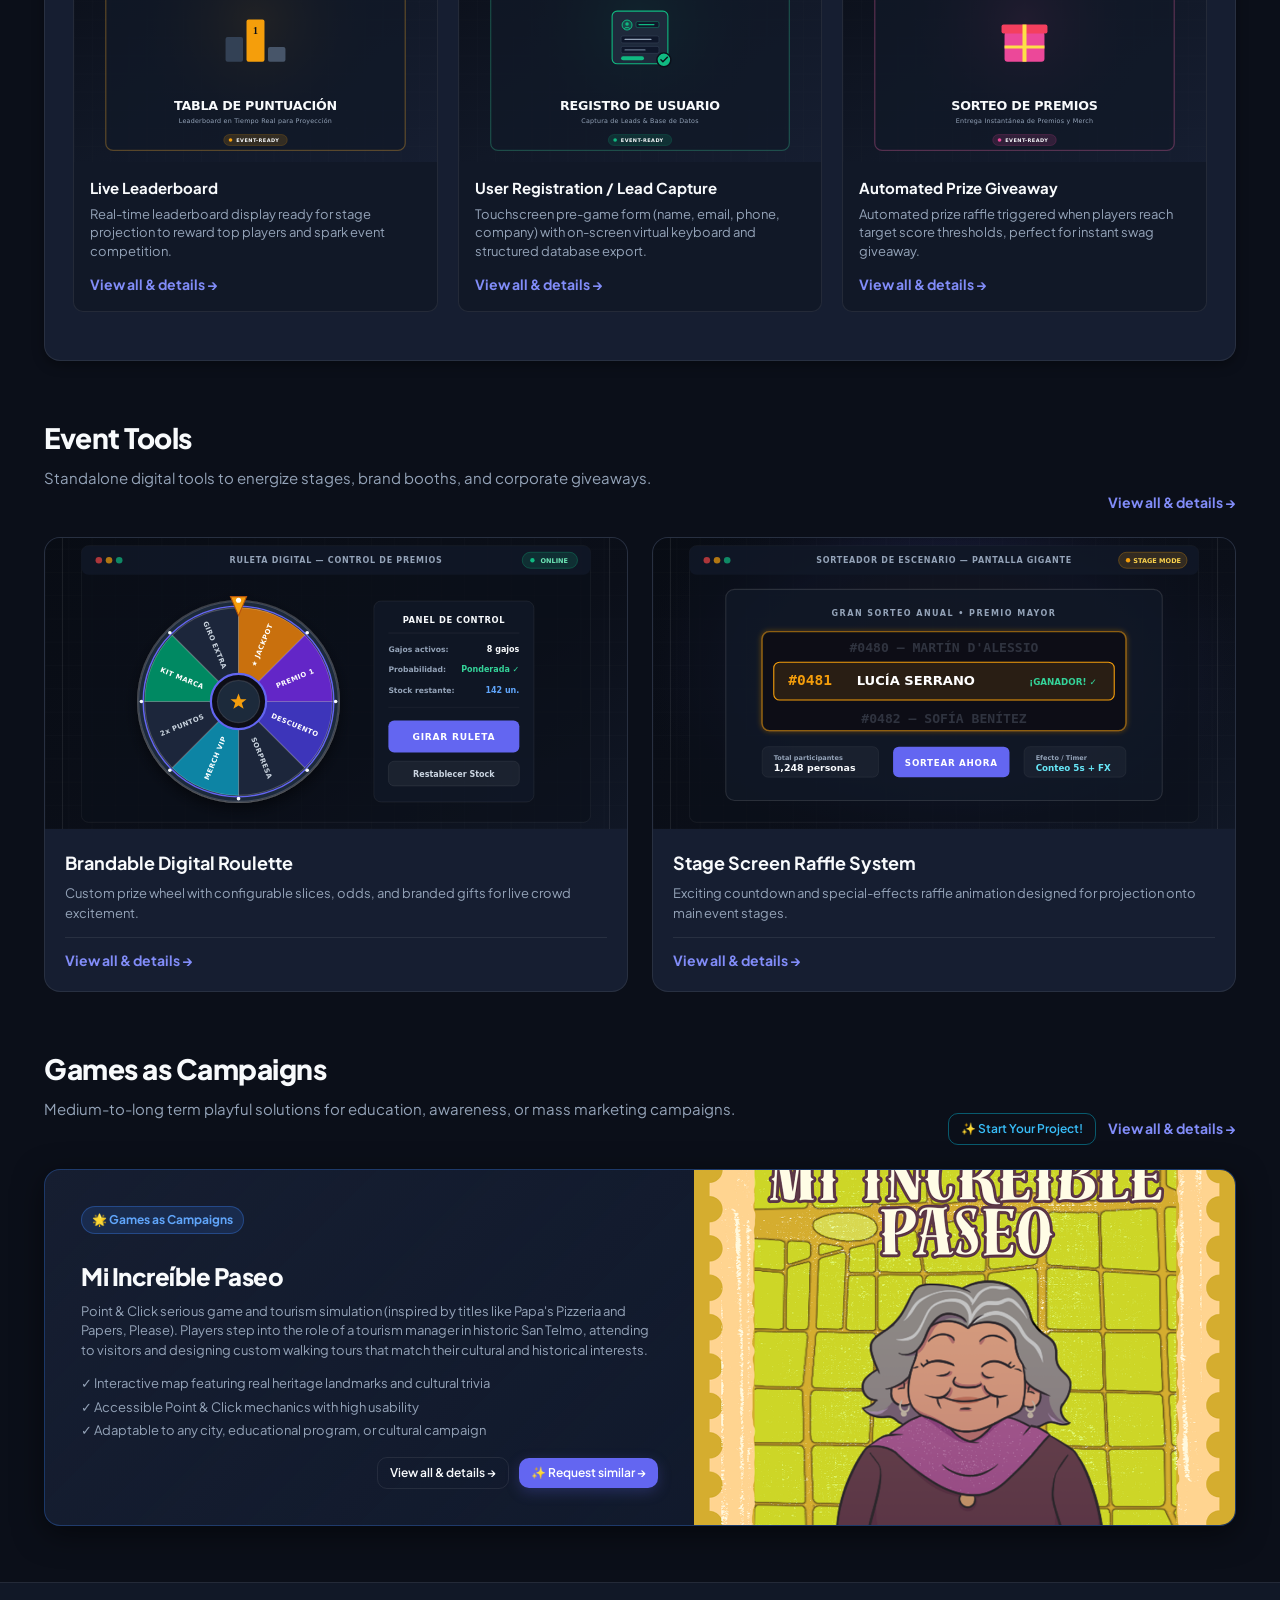
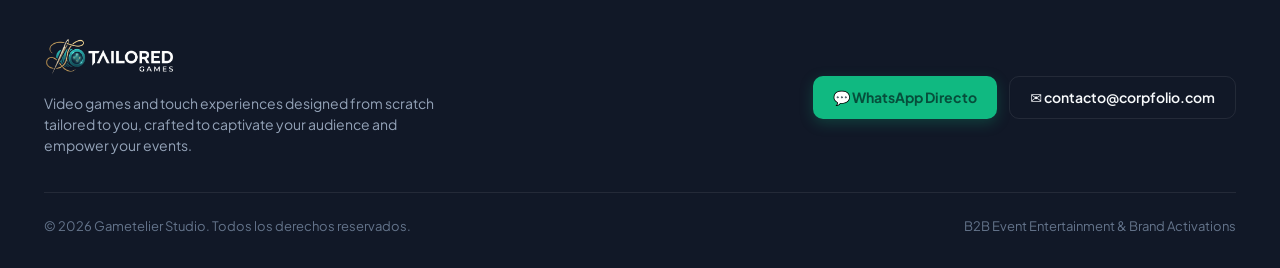
==== commit c647d769: "Add 3rd page draft, release candidate" ====
--- a/index.html
+++ b/index.html
@@ -3,7 +3,7 @@
 <head>
   <meta charset="UTF-8" />
   <meta name="viewport" content="width=device-width, initial-scale=1.0" />
-  <title>Gametelier Studio — Experiencias Lúdicas e Interactivas para Eventos</title>
+  <title>Tailored Games — Experiencias Lúdicas e Interactivas para Eventos</title>
   <meta name="description" content="Juegos interactivos, pantallas táctiles y activaciones digitales de alto impacto para eventos corporativos, stands y marcas líderes." />
 
   <!-- Favicon -->
--- a/assets/css/main.css
+++ b/assets/css/main.css
@@ -1,5 +1,5 @@
 /**
- * Corpfolio Studio — Main Stylesheet
+ * Tailored Games — Main Stylesheet
  * Dark Tech-Studio Design System
  */
 
@@ -196,12 +196,14 @@
   font-size: 44px;
   font-weight: 800;
   letter-spacing: -1px;
-  line-height: 1.15;
-  margin-bottom: 16px;
+  line-height: 1.28;
+  padding-bottom: 0.14em;
+  margin-bottom: 12px;
   max-width: 860px;
   margin-left: auto;
   margin-right: auto;
   background: linear-gradient(135deg, #FFFFFF 30%, #94A3B8 100%);
+  background-clip: text;
   -webkit-background-clip: text;
   -webkit-text-fill-color: transparent;
 }
--- a/assets/css/components.css
+++ b/assets/css/components.css
@@ -1,5 +1,5 @@
 /**
- * Corpfolio Studio — Components Stylesheet
+ * Tailored Games — Components Stylesheet
  * Carousels, Cards, Split Sections, Grids, Cart Drawer & Checkout Modal
  */
 
@@ -1024,4 +1024,368 @@
   flex-shrink: 0;
 }
 
-
+/* ==========================================================================
+   Custom Games Redesign: Success Cases, "¡Pedí el tuyo!" Brief & Blueprints
+   ========================================================================== */
+
+.showcase-column-footer {
+  margin-top: 16px;
+  display: flex;
+  align-items: center;
+  justify-content: space-between;
+  gap: 12px;
+  flex-wrap: wrap;
+}
+
+/* Featured "¡Pedí el tuyo!" Banner at top of Custom Games */
+.pedi-tuyo-banner {
+  background: linear-gradient(135deg, rgba(99, 102, 241, 0.16) 0%, rgba(6, 182, 212, 0.14) 100%);
+  border: 1px solid rgba(6, 182, 212, 0.42);
+  border-radius: var(--radius-lg);
+  padding: 28px 32px;
+  margin-bottom: 32px;
+  display: flex;
+  align-items: center;
+  justify-content: space-between;
+  gap: 24px;
+  box-shadow: var(--shadow-md), 0 0 32px rgba(6, 182, 212, 0.08);
+}
+
+.pedi-tuyo-content {
+  flex: 1;
+  min-width: 0;
+}
+
+.pedi-tuyo-cta {
+  flex-shrink: 0;
+}
+
+/* Pure Success Case Card */
+.success-case-card {
+  background: var(--bg-card);
+  border: 1px solid var(--border-subtle);
+  border-radius: var(--radius-lg);
+  margin-bottom: 28px;
+  overflow: hidden;
+  display: grid;
+  grid-template-columns: 420px 1fr;
+  box-shadow: var(--shadow-md);
+  transition: var(--transition-normal);
+}
+
+.success-case-card:hover {
+  border-color: rgba(6, 182, 212, 0.45);
+  box-shadow: var(--shadow-lg), 0 0 25px rgba(6, 182, 212, 0.1);
+}
+
+.success-case-media {
+  position: relative;
+  background: #0B0F19;
+  border-right: 1px solid var(--border-subtle);
+  min-height: 290px;
+}
+
+.success-case-media img {
+  position: absolute;
+  inset: 0;
+  width: 100%;
+  height: 100%;
+  object-fit: cover;
+}
+
+.success-case-body {
+  padding: 26px 30px;
+  display: flex;
+  flex-direction: column;
+}
+
+.success-case-event-note {
+  display: flex;
+  align-items: flex-start;
+  gap: 10px;
+  padding: 10px 14px;
+  margin-bottom: 14px;
+  border-radius: var(--radius-md);
+  background: rgba(6, 182, 212, 0.08);
+  border: 1px solid rgba(6, 182, 212, 0.25);
+  font-size: 13px;
+  color: #BAE6FD;
+  line-height: 1.5;
+}
+
+/* Interactive Mini-Brief Card ("¡Pedí el tuyo!" & Long-Term pages) */
+.brief-studio-card {
+  background: var(--bg-card);
+  border: 1px solid rgba(99, 102, 241, 0.35);
+  border-radius: var(--radius-lg);
+  padding: 32px 36px;
+  margin-bottom: 44px;
+  box-shadow: var(--shadow-lg), 0 0 36px rgba(99, 102, 241, 0.08);
+}
+
+.brief-studio-card .form-label {
+  font-size: 15px;
+  font-weight: 700;
+}
+
+.brief-studio-card .form-input {
+  font-size: 15.5px;
+  padding: 12px 16px;
+  line-height: 1.5;
+}
+
+.brief-ref-strip {
+  display: flex;
+  align-items: center;
+  justify-content: space-between;
+  gap: 16px;
+  flex-wrap: wrap;
+  padding: 16px 20px;
+  margin-bottom: 24px;
+  background: rgba(6, 182, 212, 0.09);
+  border: 1px solid rgba(6, 182, 212, 0.38);
+  border-radius: var(--radius-md);
+}
+
+.brief-ref-left {
+  display: flex;
+  align-items: center;
+  gap: 14px;
+  min-width: 0;
+}
+
+.brief-ref-thumb {
+  width: 86px;
+  height: 58px;
+  border-radius: var(--radius-sm);
+  object-fit: cover;
+  border: 1px solid rgba(6, 182, 212, 0.45);
+  background: #0B0F19;
+  flex-shrink: 0;
+}
+
+.brief-ref-title {
+  font-size: 18px;
+  font-weight: 800;
+  color: var(--text-primary);
+  margin-top: 2px;
+}
+
+.brief-ref-client {
+  font-size: 13.5px;
+  color: var(--text-secondary);
+}
+
+.brief-ref-actions {
+  display: flex;
+  align-items: center;
+  gap: 10px;
+  flex-wrap: wrap;
+}
+
+.brief-guidelines-box {
+  background: var(--bg-surface);
+  border: 1px solid var(--border-subtle);
+  border-radius: var(--radius-md);
+  padding: 18px 22px;
+  margin-bottom: 24px;
+}
+
+.brief-guidelines-header {
+  display: flex;
+  align-items: center;
+  justify-content: space-between;
+  gap: 12px;
+  flex-wrap: wrap;
+  margin-bottom: 12px;
+}
+
+.brief-guidelines-title {
+  font-weight: 700;
+  font-size: 15.5px;
+  color: var(--text-primary);
+}
+
+.brief-guidelines-list {
+  list-style: none;
+  display: grid;
+  grid-template-columns: repeat(2, 1fr);
+  gap: 10px 22px;
+  font-size: 14.5px;
+  color: var(--text-secondary);
+}
+
+.brief-guidelines-list li {
+  position: relative;
+  padding-left: 16px;
+  line-height: 1.55;
+}
+
+.brief-guidelines-list li::before {
+  content: "•";
+  position: absolute;
+  left: 0;
+  color: #38BDF8;
+  font-weight: 800;
+}
+
+.brief-form {
+  display: flex;
+  flex-direction: column;
+  gap: 20px;
+}
+
+.brief-form-grid {
+  display: grid;
+  grid-template-columns: repeat(3, 1fr);
+  gap: 16px;
+}
+
+.brief-pill-group {
+  display: flex;
+  flex-direction: column;
+  gap: 10px;
+}
+
+.brief-pill-row {
+  display: flex;
+  flex-wrap: wrap;
+  gap: 9px;
+}
+
+.brief-pill-btn {
+  background: var(--bg-surface);
+  border: 1px solid var(--border-subtle);
+  color: var(--text-secondary);
+  font-family: inherit;
+  font-size: 14.5px;
+  font-weight: 600;
+  padding: 9px 16px;
+  border-radius: var(--radius-full);
+  cursor: pointer;
+  transition: var(--transition-fast);
+}
+
+.brief-pill-btn:hover {
+  border-color: var(--accent-indigo);
+  color: #FFFFFF;
+}
+
+.brief-pill-btn.active {
+  background: rgba(99, 102, 241, 0.24);
+  border-color: var(--accent-indigo);
+  color: #FFFFFF;
+  box-shadow: 0 0 12px rgba(99, 102, 241, 0.28);
+}
+
+.brief-actions-bar {
+  display: flex;
+  align-items: center;
+  gap: 12px;
+  flex-wrap: wrap;
+  padding-top: 16px;
+  border-top: 1px solid var(--border-subtle);
+}
+
+.brief-actions-bar .btn {
+  font-size: 15px;
+  padding: 12px 22px;
+}
+
+/* Compact 2-Column Mechanic Blueprint Grid */
+.blueprint-section {
+  margin-top: 12px;
+}
+
+.blueprint-section-header {
+  margin-bottom: 22px;
+}
+
+.blueprint-grid-2 {
+  display: grid;
+  grid-template-columns: repeat(2, 1fr);
+  gap: 20px;
+}
+
+.mechanic-blueprint-card {
+  background: var(--bg-card);
+  border: 1px solid var(--border-subtle);
+  border-radius: var(--radius-lg);
+  padding: 24px 26px;
+  display: flex;
+  flex-direction: column;
+  gap: 12px;
+  transition: var(--transition-normal);
+}
+
+.mechanic-blueprint-card:hover {
+  border-color: rgba(99, 102, 241, 0.45);
+  background: var(--bg-card-hover);
+}
+
+.mechanic-blueprint-card.highlighted {
+  border-color: rgba(6, 182, 212, 0.65);
+  box-shadow: 0 0 24px rgba(6, 182, 212, 0.14);
+}
+
+.blueprint-card-top {
+  display: flex;
+  align-items: flex-start;
+  justify-content: space-between;
+  gap: 12px;
+  flex-wrap: wrap;
+}
+
+.blueprint-title {
+  font-size: 19px;
+  font-weight: 800;
+  color: var(--text-primary);
+}
+
+.blueprint-case-link {
+  font-size: 12.5px;
+  font-weight: 700;
+  color: #38BDF8;
+  text-decoration: none;
+  padding: 4px 10px;
+  border-radius: var(--radius-full);
+  background: rgba(6, 182, 212, 0.12);
+  border: 1px solid rgba(6, 182, 212, 0.3);
+  transition: var(--transition-fast);
+  white-space: nowrap;
+}
+
+.blueprint-case-link:hover {
+  background: rgba(6, 182, 212, 0.22);
+  color: #FFFFFF;
+}
+
+.blueprint-desc {
+  font-size: 14.5px;
+  color: var(--text-secondary);
+  line-height: 1.6;
+  flex: 1;
+}
+
+.blueprint-goal {
+  font-size: 13px;
+  font-weight: 600;
+  color: #A5B4FC;
+  background: rgba(99, 102, 241, 0.08);
+  border: 1px solid rgba(99, 102, 241, 0.2);
+  border-radius: var(--radius-sm);
+  padding: 7px 12px;
+}
+
+.blueprint-card-footer {
+  display: flex;
+  align-items: center;
+  justify-content: space-between;
+  gap: 12px;
+  flex-wrap: wrap;
+  padding-top: 12px;
+  margin-top: auto;
+  border-top: 1px solid var(--border-subtle);
+}
+
+
--- a/assets/css/responsive.css
+++ b/assets/css/responsive.css
@@ -1,5 +1,5 @@
 /**
- * Corpfolio Studio — Responsive Stylesheet
+ * Tailored Games — Responsive Stylesheet
  * Tablet & Mobile Breakpoints
  */
 
@@ -20,8 +20,13 @@
     grid-template-columns: 340px 1fr;
   }
 
-  .custom-template-card {
+  .custom-template-card,
+  .success-case-card {
     grid-template-columns: 360px 1fr;
+  }
+
+  .brief-form-grid {
+    grid-template-columns: repeat(2, 1fr);
   }
 
   .b2b-spec-matrix {
@@ -121,8 +126,49 @@
 
   /* Vertical items in seccion.html stack */
   .vertical-item-card,
-  .custom-template-card {
-    grid-template-columns: 1fr;
+  .custom-template-card,
+  .success-case-card {
+    grid-template-columns: 1fr;
+  }
+
+  .success-case-media {
+    border-right: none;
+    border-bottom: 1px solid var(--border-subtle);
+    min-height: 220px;
+  }
+
+  .success-case-body {
+    padding: 20px;
+  }
+
+  .pedi-tuyo-banner {
+    flex-direction: column;
+    align-items: flex-start;
+    padding: 22px 20px;
+  }
+
+  .pedi-tuyo-cta,
+  .pedi-tuyo-cta .btn {
+    width: 100%;
+  }
+
+  .brief-studio-card {
+    padding: 20px;
+  }
+
+  .brief-guidelines-list,
+  .brief-form-grid,
+  .blueprint-grid-2 {
+    grid-template-columns: 1fr;
+  }
+
+  .brief-actions-bar {
+    flex-direction: column;
+    align-items: stretch;
+  }
+
+  .brief-actions-bar .btn {
+    width: 100%;
   }
 
   .template-impl-pane {
